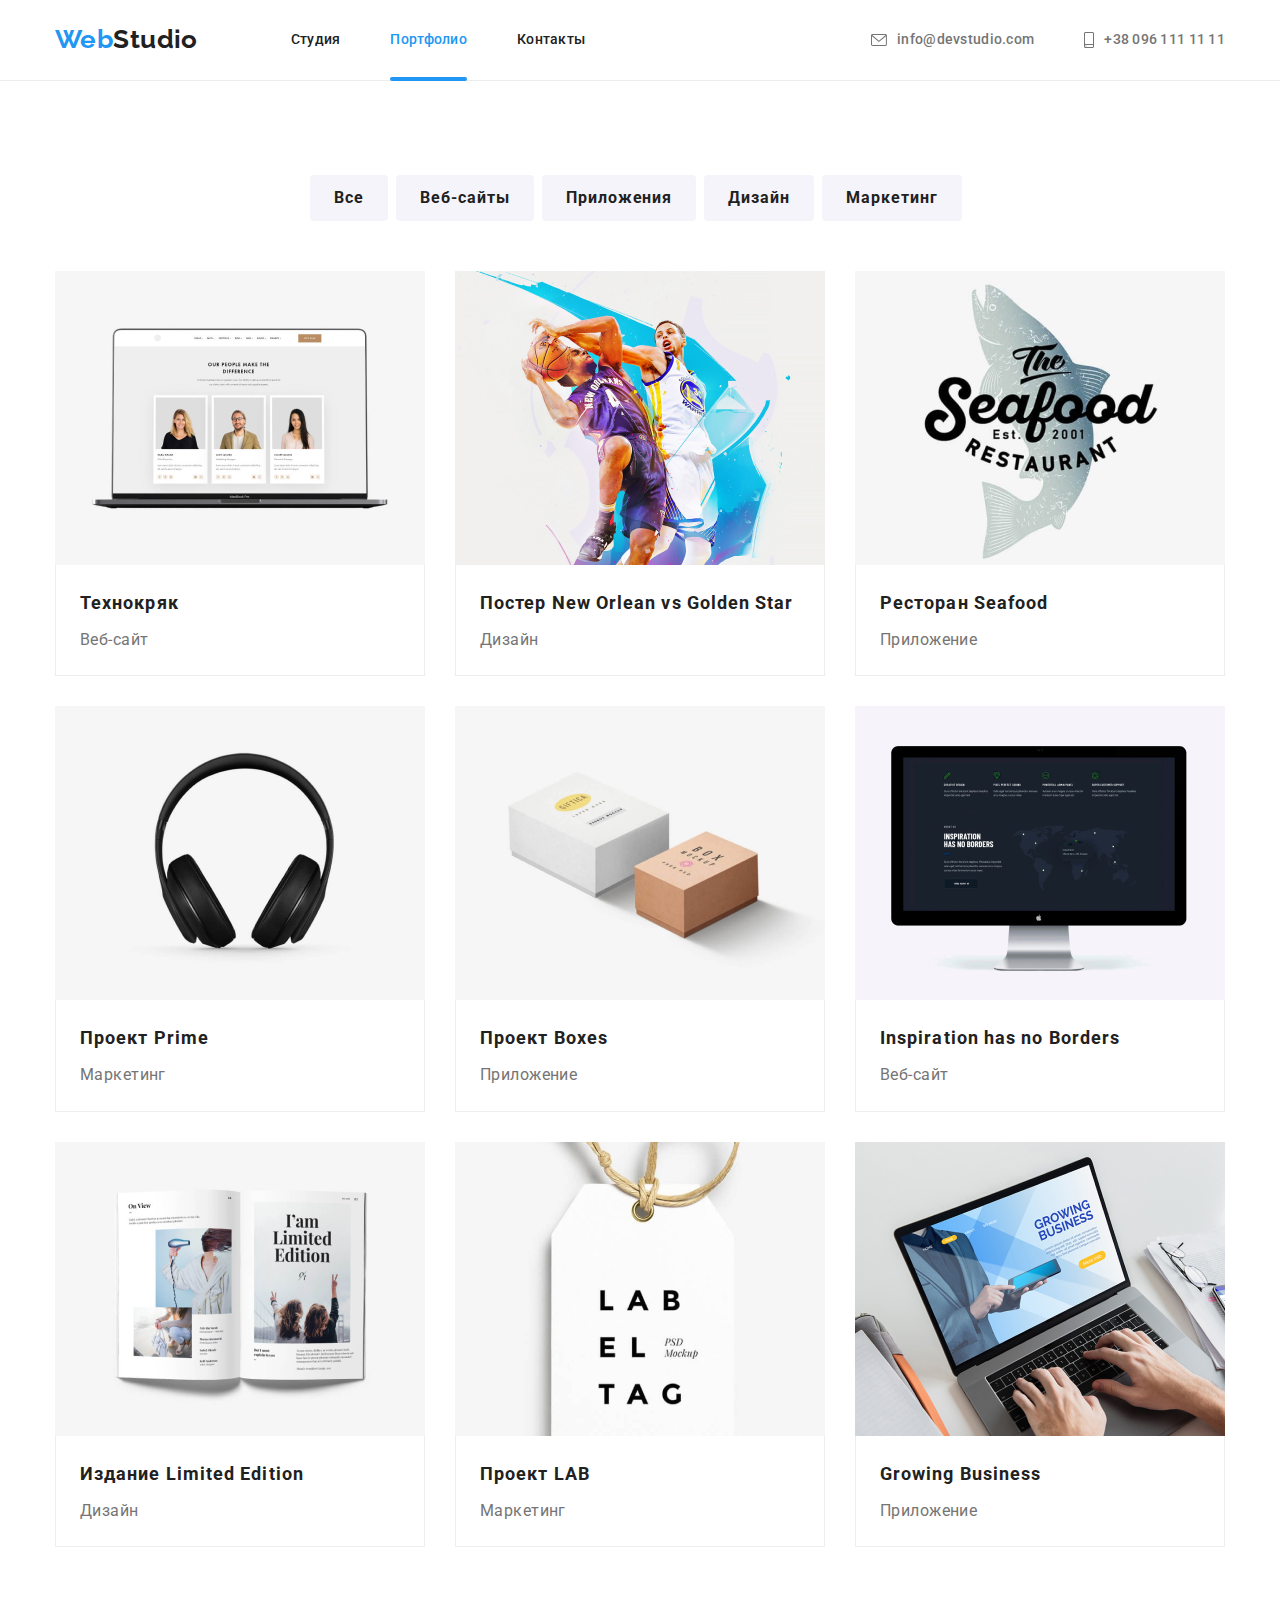
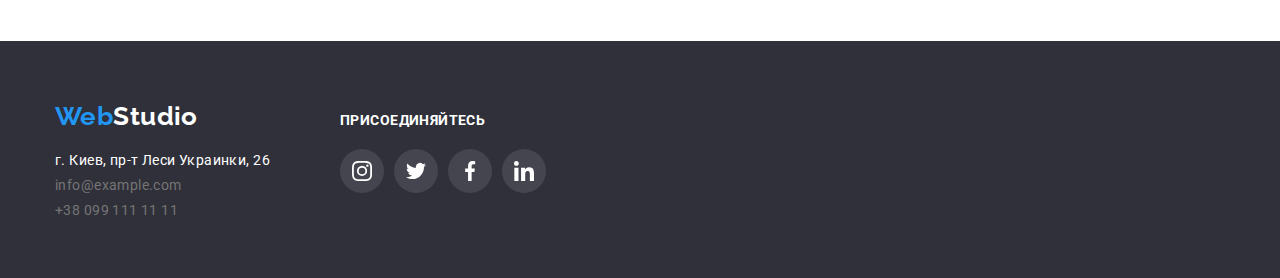
==== portfolio.html @ c618db53 "Работаем над формой" ====
<!DOCTYPE html>
<html lang="ru">
  <head>
    <meta charset="UTF-8" />
    <meta http-equiv="X-UA-Compatible" content="IE=edge" />
    <meta name="viewport" content="width=device-width, initial-scale=1.0" />
    <title>WebStudio</title>
    <link href="https://fonts.googleapis.com/css2?family=Raleway:wght@700&family=Roboto:wght@400;500;700;900&display=swap" rel="stylesheet">
    <link rel="stylesheet" href="https://cdnjs.cloudflare.com/ajax/libs/modern-normalize/1.1.0/modern-normalize.min.css">
    <link rel="stylesheet" href="./css/styles.css" />
  </head>
  <body>
   <header class="page-header">
    <div class="container main-nav">
      <nav class="nav">
        <a href="#" class="logo first">Web<span class="logo-black">Studio</span></a>
        <ul class="site-nav">
          <li class="item"><a href="./index.html">Студия</a></li>
          <li class="item"><a href="#" class="link current">Портфолио</a></li>
          <li class="item"><a href="#">Контакты</a></li>
        </ul>
      </nav>
      <ul class="auth-nav">
        <li class="item"><a href="email:info@devstdio.com" class="auth-nav-mail">
          <svg class="item-icon" width="16px" height="12px">
            <use href="./img/icons.svg#icon-envelope" class="email"></use>
          </svg>
          info@devstudio.com</a>
        </li>
        <li class="item"><a href="tel:380961111111" class="auth-nav-mail">
          <svg class="item-icon" width="10px" height="16px">
            <use href="./img/icons.svg#icon-smartphone" class="email"></use>
          </svg>
         +38 096 111 11 11</a>
       </li>
      </ul>
    </div>
   </header>
   <main>
     <section class="section">
       <div class="container">
          <h1 class="title-project name">Проекты</h1>
          <ul class="button">
           <li><button class="button secondery" type="button">Все</button></li>
           <li><button class="button secondery" type="button">Веб-сайты</button></li>
           <li><button class="button secondery" type="button">Приложения</button></li>
           <li><button class="button secondery" type="button">Дизайн</button></li>
           <li><button class="button secondery" type="button">Маркетинг</button></li>
          </ul>
          <ul class="projects">
           <li class="photo-class">
              <a href="#" class="photo">
                <div class="photo-anime">
                  <img src="./img/технокряк.jpg" class="project-photo" width="370" height="295" alt="технокряк" />
                  <p class="text-project">
                    Ресурс предлагает комплексные предложения с разным уровнем функционала и сервисов. Все это позволит посетителю
                    получить исчерпывающие сведения о компании или частном лице.
                  </p>
                </div>
                <div class="text-optional">
                  <h2 class="projects-title">Технокряк</h2>
                  <p class="projects-text">Веб-сайт</p>
                </div>
              </a>
            </li>
            <li class="photo-class">
              <a href="#" class="photo">
               <div class="photo-anime">
                  <img src="./img/постер.jpg" class="project-photo" width="370" height="295" alt="постер" />
                  <p class="text-project">
                    Ресурс предлагает комплексные предложения с разным уровнем функционала и сервисов. Все это позволит посетителю получить исчерпывающие сведения о компании или частном лице.
                  </p>
               </div>
                <div class="text-optional">
                  <h2 class="projects-title">Постер New Orlean vs Golden Star</h2>
                  <p class="projects-text">Дизайн</p>
                </div>
              </a>
            </li>
            <li class="photo-class">
              <a href="#" class="photo">
                <div class="photo-anime">
                  <img src="./img/seafood.jpg" class="project-photo" width="370" height="295" alt="Ресторан Seafood" />
                  <p class="text-project">
                    Ресурс предлагает комплексные предложения с разным уровнем функционала и сервисов. Все это позволит посетителю
                    получить исчерпывающие сведения о компании или частном лице.
                  </p>
                </div>
                <div class="text-optional">
                  <h2 class="projects-title">Ресторан Seafood</h2>
                  <p class="projects-text">Приложение</p>
                </div>
              </a>
            </li>
            <li class="photo-class">
              <a href="#" class="photo">
                <div class="photo-anime">
                  <img src="./img/prime.jpg" class="project-photo" width="370" height="295" alt="Проект Prime" />
                  <p class="text-project">
                    Ресурс предлагает комплексные предложения с разным уровнем функционала и сервисов. Все это позволит посетителю
                    получить исчерпывающие сведения о компании или частном лице.
                  </p>
                </div>
                <div class="text-optional">
                  <h2 class="projects-title">Проект Prime</h2>
                  <p class="projects-text">Маркетинг</p>
                </div>
              </a>
            </li>
            <li class="photo-class">
              <a href="#" class="photo">
                <div class="photo-anime">
                 <img src="./img/boxes.jpg" class="project-photo" width="370" height="295" alt="Проект Boxes">
                 <p class="text-project">
                  Ресурс предлагает комплексные предложения с разным уровнем функционала и сервисов. Все это позволит посетителю
                  получить исчерпывающие сведения о компании или частном лице.
                 </p>
                </div>
                <div class="text-optional">
                  <h2 class="projects-title">Проект Boxes</h2>
                  <p class="projects-text">Приложение</p>
                </div>
              </a>
            </li>
            <li class="photo-class">
              <a href="#" class="photo">
                <div class="photo-anime">
                  <img src="./img/inspiration.jpg" class="project-photo" width="370" height="295" alt="Inspiration has no Borders" />
                 <p class="text-project">
                   Ресурс предлагает комплексные предложения с разным уровнем функционала и сервисов. Все это позволит посетителю
                   получить исчерпывающие сведения о компании или частном лице.
                 </p>
                </div>
                <div class="text-optional">
                  <h2 class="projects-title">Inspiration has no Borders</h2>
                  <p class="projects-text">Веб-сайт</p>
                </div>
              </a>
            </li>
            <li class="photo-class">
              <a href="#" class="photo">
                <div class="photo-anime">
                  <img src="./img/издание.jpg" class="project-photo" width="370" height="295" alt="Издание Limited Edition" />
                  <p class="text-project">
                    Ресурс предлагает комплексные предложения с разным уровнем функционала и сервисов. Все это позволит посетителю
                    получить исчерпывающие сведения о компании или частном лице.
                  </p>
                </div>
                <div class="text-optional">
                  <h2 class="projects-title">Издание Limited Edition</h2>
                  <p class="projects-text">Дизайн</p>
                </div>
              </a>
            </li>
            <li class="photo-class">
              <a href="#" class="photo">
                <div class="photo-anime">
                  <img src="./img/lab.jpg" class="project-photo" width="370" height="295" alt="Проект LAB" />
                  <p class="text-project">
                    Ресурс предлагает комплексные предложения с разным уровнем функционала и сервисов. Все это позволит посетителю
                    получить исчерпывающие сведения о компании или частном лице.
                  </p>
                </div>
                <div class="text-optional">
                  <h2 class="projects-title">Проект LAB</h2>
                  <p class="projects-text">Маркетинг</p>
                </div>
              </a>
            </li>
            <li class="photo-class">
              <a href="#" class="photo">
                <div class="photo-anime">
                  <img src="./img/business.jpg" class="project-photo" width="370" height="295" alt="Growing Business" />
                  <p class="text-project">
                    Ресурс предлагает комплексные предложения с разным уровнем функционала и сервисов. Все это позволит посетителю
                    получить исчерпывающие сведения о компании или частном лице.
                  </p>
                </div>
                <div class="text-optional">
                  <h2 class="projects-title">Growing Business</h2>
                  <p class="projects-text">Приложение</p>
                </div>
              </a>
            </li>
          </ul>
       </div>
      </section>
   </main>
   <footer class="footer">
     <div class="container web">
       <div>
          <a href="#" class="logo second">Web<span class="logo-white">Studio</span></a>
          <address>
            <ul>
              <li class="adress">
                <a href="https://bit.ly/3pXMvUd" target="_blank" rel="noopener noreferrer" class="logo-address">г. Киев, пр-т Леси
                  Украинки, 26</a>
              </li>
              <li class="adress-mail"><a href="info@example.com" class="logo-address-mail">info@example.com</a></li>
              <li class="adress-mail"><a href="tel:380991111111" class="logo-address-mail">+38 099 111 11 11</a></li>
            </ul>
          </address>
       </div>
        <div class="social-web">
          <h3 class="title white">присоединяйтесь</h3>
          <ul class="social">
            <li class=insta><a href="#" class="twit">
                <svg class="insta-item" width="20px" height="20px">
                  <use href="./img/icons.svg#icon-instagram"></use>
                </svg>
              </a>
            </li>
            <li class=insta><a href="#" class="twit">
                <svg class="insta-item" width="20px" height="20px">
                  <use href="./img/icons.svg#icon-twitter"></use>
                </svg>
              </a>
            </li>
            <li class=insta><a href="#" class="twit">
                <svg class="insta-item" width="20px" height="20px">
                  <use href="./img/icons.svg#icon-facebook"></use>
                </svg>
              </a>
            </li>
            <li class=insta><a href="#" class="twit">
                <svg class="insta-item" width="20px" height="20px">
                  <use href="./img/icons.svg#icon-linkedin"></use>
                </svg>
          
              </a>
            </li>
          </ul>
       </div>
     </div>
   </footer>
</body>
  </html>
---- css/styles.css ----
:root {
    --primary-text-color: #757575;
    --title-text-color: #212121;
    --accent-color: #2196F3;
    --primary-white-color: #FFFFFF;
   --background-color: #2F303A;
   --background-color-alternativ: #F5F4FA;
   --accent-text-color: #188ce8;
   --line-color: #ECECEC;
   --line-color-second: #EEEEEE;
   --border-line: #AFB1B8;
   --cubik: cubic-bezier(0.4, 0, 0.2, 1);
}


body {
background-color: var(--primary-white-color);
color: var(--title-text-color);

font-family: Roboto, sans-serif;
font-size: 14px;
letter-spacing: 0.03em;
}
.container {
    max-width: 1600px;
    margin: 0 auto;
    width: 1200px;
    padding-left: 15px;
    padding-right: 15px;
}
*,
*::before,
*::after{
box-sizing: border-box;}

 h1,h2,h3,h4,h5,h6,p {
margin: 0;
 }
.imag {
    display: block;
    display: flex;
    margin-top: 0;
    margin-bottom: 0;
}

/* Main-nav */
.page-header {
   border-bottom: 1px var(--line-color) solid;
}
.main-nav {
    display: flex;
    align-items: center;
    
}
.nav {
    display: flex;
}
/* Logo */
.logo {
    display: block;
    color: var(--accent-color);
    font-family: Raleway, sans-serif;
    font-weight: 700;
    font-size: 26px;
    line-height: 1.19;
    text-decoration: none;
}
.first {
   padding-top: 24px;
   padding-bottom: 25px;
   
}

.logo-black {
    color: var(--title-text-color)
}
.logo-white {
    color: var(--primery-white-color)
}
ul {
    list-style: none;
    margin: 0;
    padding-left: 0;
}

/* auth-nav */
.auth-nav {
    display: block;
    display: flex;
    margin-left: auto;
    color: var(--primary-text-color);
    font-weight: 500;
    line-height: 1.14;
    text-decoration: none;
    letter-spacing: 0.02em;
}

.auth-nav .item + .item{
    margin-left: 50px;
    }
.auth-nav:hover,
.auth-nav:focus {
    color: var(--accent-color);
    fill: var(--accent-color);
}

.auth-nav-mail {
    display: flex;
    padding-top: 32px;
    padding-bottom: 32px;
    color: var(--primary-text-color);
    align-items: center;
    text-decoration: none;  
    fill: var(--primary-text-color);
    transition: color 250ms var(--cubik), fill 250ms var(--cubik);
}
   
.auth-nav-mail:hover,
.auth-nav-mail:focus{
    color: var(--accent-color);
    fill: var(--accent-color);
}

.item-icon {
   margin-right: 10px;
 
}

.site-nav {
   display: flex;
   margin-left: 93px;
}
.site-nav .item {
    margin-right: 50px;
}
.site-nav .item:last-child {
margin-right: 0;
}
.site-nav a {
    display: block;
    padding-top: 32px;
    padding-bottom: 32px;

    color: var(--title-text-color);
    font-weight: 500;
    font-size: 14px;
    line-height: 1.14;
    letter-spacing: 0.02em;
    text-decoration: none;
    font-style: normal;
}
.site-nav .link {
   
    margin-top: 0;
    margin-bottom: 0;

    color: var(--accent-color);
    text-decoration: none;
    font-style: normal;
}

.site-nav .link.current {
    display: block;
    padding-top: 32px;
    padding-bottom: 32px;

    color: var(--accent-color);
    
}
.item {
    position: relative;
}

.current::after {
 content: "";
 display: block;
 width: 100%;
 height: 4px;
 left: 0;
 bottom: -1px;
 border-radius: 2px;
 background-color: var(--accent-color);
 position: absolute;
}

/* Hero */
.hero {
    padding-top: 200px;
    padding-bottom: 200px;
    background-color: var(--background-color);
    text-align: center;

    background-image: linear-gradient(to top, rgba(47, 48, 58, 0.4), rgba(47, 48, 58, 0.4)),
    url(../img/герой.jpg);
    background-repeat: no-repeat;
    background-position: center;
   }
.hero-title {
    margin-top: 0;
    margin-bottom: 30px;
    
    color: var(--primary-white-color);
    font-weight: 900;
    font-size: 44px;
    line-height: 1.36;
    text-align: center;
    letter-spacing: 0.06em;
    text-transform: uppercase;
}
.name{
    display: none;
}
/* Section */
.section {
   padding-top: 94px;
   padding-bottom: 94px;
}
.firm {
    padding-bottom: 0;
}
.section-title {
    margin-top: 0;
    margin-bottom: 50px;

    color: var(--title-text-color);
    font-weight: 700;
    font-size: 36px;
    line-height: 1.17;
    text-align: center;
    letter-spacing: 0.03em;
    }
.team {
    background-color: var(--background-color-alternativ);
}
.imag .work {
    margin-right: 30px;
}
.imag .work:last-child{
    margin-right:0;
}
.work-thumb {
position: relative;

}


.title-thumb {
    
    width: 370px;
    height: 70px;
    display: flex;
    align-items: center;
    justify-content: center;

    font-weight: 700;
    font-size: 14px;
    line-height: 1.14;
    text-transform: uppercase;
    color: var(--primary-white-color);
    background-color:rgba(47, 48, 58, 0.8); ;
   
    position: absolute;
    left: 0;
    bottom: 0;
}
/* Features */
.features {
    display: flex;
    margin-top: 0;
    margin-bottom: 0;
    
}
.title-list {
    margin-right: 30px;
    
  
}   
.icons {
    display: flex;
    align-items: center;
    justify-content: center;
    width: 270px;
    height: 120px;
    
    border-radius: 4px;
    margin-bottom: 30px;
    background-color: var(--background-color-alternativ);
}
.icon-list {
    width: 70px;
    height: 70px;
    
}

.title {  
    margin-bottom: 10px;
    color: var(--title-text-color);
    font-weight: 700;
    font-size: 14px;
    line-height: 1.14;
    text-transform: uppercase;
}
.white {
color: var(--primary-white-color);
margin-bottom: 20px;
}
.photo-team {
    margin-top: 0;
    margin-bottom: 0;

    background-color: var(--primary-white-color);
    box-shadow: 0px 1px 3px rgba(0, 0, 0, 0.12),
    0px 1px 1px rgba(0, 0, 0, 0.14),
    0px 2px 1px rgba(0, 0, 0, 0.2);
    border-radius: 0px 0px 4px 4px;
      
}.work-list .photo-team:last-child{
    margin-right: 0;
}
img {
    display: block;
    max-width: 100%;
    height: auto;  
}
.optional {
    padding-top: 30px;
    padding-bottom: 30px;  
}
.text-optional {
    padding: 20px 24px;
    border-right: 1px var(--line-color-second) solid;
    border-bottom: 1px var(--line-color-second) solid;
    border-left: 1px var(--line-color-second) solid;
    background-color: var(--primary-white-color);
    }
.title-photo {
    margin-top: 0;
    margin-bottom: 10px;
    font-weight: 500;
    font-size: 16px;
    line-height: 1.2;
    text-align: center;
}


.features .title-list:last-child{
    margin-right: 0;
} 
.text {
    color: var(--primary-text-color);
    line-height: 1.71;
}
.text-photo {
    margin-top: 0;
    margin-bottom: 0;
  
    color: var(--primary-text-color);
    font-size: 16px;
    line-height: 1.2;
    text-align: center;
}
/* Examples */
.work-list .title {
     color: var(--title-text-color);
}
.work-list {
    display: flex;
    margin-top: 0;
    margin-bottom: 0;
}
.work-list .photo-team {
    margin-right: 30px;
}
/* Проекты */
.projects {
    display: flex;
    flex-wrap: wrap;
       
}
.photo {
    display: block;
    text-decoration: none;
    overflow: hidden;
   
}
.photo:hover,
.photo:focus {
    box-shadow: 0px 1px 1px rgba(0, 0, 0, 0.12),
    0px 4px 4px rgba(0, 0, 0, 0.06),
    1px 4px 6px rgba(0, 0, 0, 0.16);
}
.photo:hover .text-project{
    transform: translateY(0);
}
.photo-class {
    width: 370px;
    margin-right: 30px;
    margin-bottom: 30px;
    
    }

.photo-class:nth-child(3n) {
    margin-right: 0;
}

.photo-class:nth-last-child(-n+3) {
    margin-bottom: 0;
}
.photo-class:hover .text-project {
opacity: 1;
}

.photo-anime {
 position: relative;
 overflow: hidden;
 
}
.project-photo {
    display: block;
}

.text-project {
    display: block;
    padding: 63px 24px;
    text-align: left;
    top: 0;
    left: 0;
    width: 100%;
    height: 100%;
    color: var(--primary-white-color);
    background-color: rgba(33, 150, 243, 0.9);
    font-size: 18px;
    line-height: 1.6;
    position: absolute;
   transform: translateY(101%);

    
   transition: transform 250ms var(--cubik);
    
}

.title-project {
    color: var(--title-text-color);
}
.projects-title {
    margin-bottom: 4px;
    color: var(--title-text-color);
    font-weight: 700;
    font-size: 18px;
    line-height: 2;
    text-decoration: none;
    letter-spacing: 0.06em;
}
.projects-text {
    margin-top: 0;
    margin-bottom: 0;
    color: var(--primary-text-color);
    font-weight: 400;
    font-size: 16px;
    line-height: 1.88;
    }

  
/* button */
.button {
    display: flex;
    justify-content: center;
    margin-bottom: 50px;
    font-weight: 700;
    font-size: 16px;
    line-height: 1.9;
    border-radius: 4px;
    letter-spacing: 0.06em;
    border-color: transparent;

    transition: background-color 250ms var(--cubik), color 250ms var(--cubik);
}

.button-primary {
    
    padding: 10px 32px;
    color: var(--primary-white-color);
    background-color: var(--accent-color);
    font-weight: 700;
    font-size: 16px;
    line-height: 1.9;
    border-radius: 4px;
    letter-spacing: 0.06em;
    border-color: transparent;

       
}
.button.primary:focus,
.button.primary:hover {
  color: var(--primary-white-color);
    background-color: var(--accent-text-color);
}

.button.secondery {
    margin-bottom: 0;
    margin-right: 8px;
    padding: 6px 22px;
    color: var(--title-text-color);
    background-color: var(--background-color-alternativ);

    
    }
.button.secondery:focus,
.button.secondery:hover {
color: var(--primary-white-color);
background-color: var(--accent-color);
box-shadow: 0px 3px 1px rgba(0, 0, 0, 0.1),
0px 1px 2px rgba(0, 0, 0, 0.08),
0px 2px 2px rgba(0, 0, 0, 0.12);
}
/* prof */
.prof {
    display: flex;
    padding: 12px;
    width: 44px;
    height: 44px;
    color: var(--primary-white-color);
    fill: var(--border-line);
    justify-content: center;
    align-items: center;
    border-radius: 50%;
    transition: background-color 250ms var(--cubik), fill 250ms var(--cubik) ;
    
}
.prof:hover,
.prof:focus{
    background-color: var(--accent-color);
    fill: var(--primary-white-color)
}
.team-prof {
    display: flex;
    margin-top: 16px;
    justify-content: center;
}

.special-icon:not(:last-child) {
    margin-right: 10px;
}

/* Client */
.client-set{
    display: flex;
    justify-content: center;
   }
.client {
    margin-right: 30px;
}
.client-icon {
    width: 106px;
    height: 60px;
   
}


.client-item {
   
    display: block;
    object-position: center;
    padding: 16px 32px;
    box-sizing: border-box;
    border: 1px solid var(--border-line);
    border-radius: 4px;
    fill: var(--border-line);

   transition: border 250ms var(--cubik), fill 250ms var(--cubik) ;
   
}
.client-item:hover,
.client-item:focus {
    border: 1px solid var(--accent-color);
    fill: var(--accent-color);

}

.client:last-child {
    margin-right: 0;
}

.footer {
    padding-top: 60px;
    padding-bottom: 60px;
    background-color: var(--background-color);
        
}
.web {
    display: flex;
    align-items: baseline;
}
.social-web {
    margin-left: 70px;
}
.adress {
   margin-top: 20px;
  }

.adress-mail {
   margin-top: 9px;
}

.logo-white {
    color: var(--primary-white-color);
}
.logo-address {
    color: var(--primary-white-color);
    text-decoration: none;
    font-style: normal;
}
.logo-address:hover,
.logo-address:focus{
color: var(--accent-color);
}
.logo-address-mail {
    color: var(--primary-text-color);
    text-decoration: none;
    font-style: normal;
}
.logo-address-mail:hover,
.logo-address-mail:focus {
    color: var(--accent-color);
}
.social {
    display: flex;
    }

.insta {
    margin-right: 10px;
}
.twit {
    display: flex;
    width: 44px;
    height: 44px;
    background: rgba(255, 255, 255, 0.1);
    border-radius: 50%;
    align-items: center;
    justify-content: center;
    fill: var(--primary-white-color);

    transition: background-color 250ms var(--cubik);

}

.twit:hover{
    background-color: var(--accent-color);
   
}
.sabcription {
    margin-left: 93px;
}
.sabscription-form {
    display: flex;
}
.sabscription-label {
    margin-right: 12px;
    
}
.sabscription-input {
width: 358px;
height: 50px;
border: 1px solid rgba(255, 255, 255, 0.3);
box-sizing: border-box;
background-color: none;
}
.sabscription-button {
    display: flex;
    justify-content: center;
    align-items: center;
    width: 200px;
    height: 50px;
    font-weight: 700;
    font-size: 16px;
    line-height: 1.9;
    border-radius: 4px;
    letter-spacing: 0.06em;
    border-color: transparent;
    color: var(--primary-white-color);
    background-color: var(--accent-color)
}

.backdrop {
    position: fixed;
    top: 0;
    left: 0;
    width: 100%;
    height: 100%;
    background: rgba(0, 0, 0, 0.2);
    opacity: 1;
    transition: opacity 250ms var(--cubik);
}
.backdrop.is-hidden {
    opacity: 0;
    pointer-events: none;
    
}
.backdrop.is-hidden .modal {
    transform: translate(-50%, -50%) scale(1.1);
}
.modal {
    position: absolute;
    top: 50%;
    left: 50%;
       
    width: 528px;
    height: 581px;
   
    background-color: white;
    transform: translate(-50%, -50%) scale(1);
    transition: transform 250ms var(--cubik);
}
.close-icon {
    position: absolute;
    top: 8px;
    right: 8px;
    display: flex;
    justify-content: center;
    align-items: center;
    color: var(--title-text-color);
    background-color:var(--primary-white-color);
    width: 30px;
    height: 30px;
    border: 1px solid rgba(0, 0, 0, 0.1);
    border-radius: 50%;
}
.close-icon:hover,
.close-icon:focus{
background-color: var(--accent-color);
color: var(--primary-white-color);
}
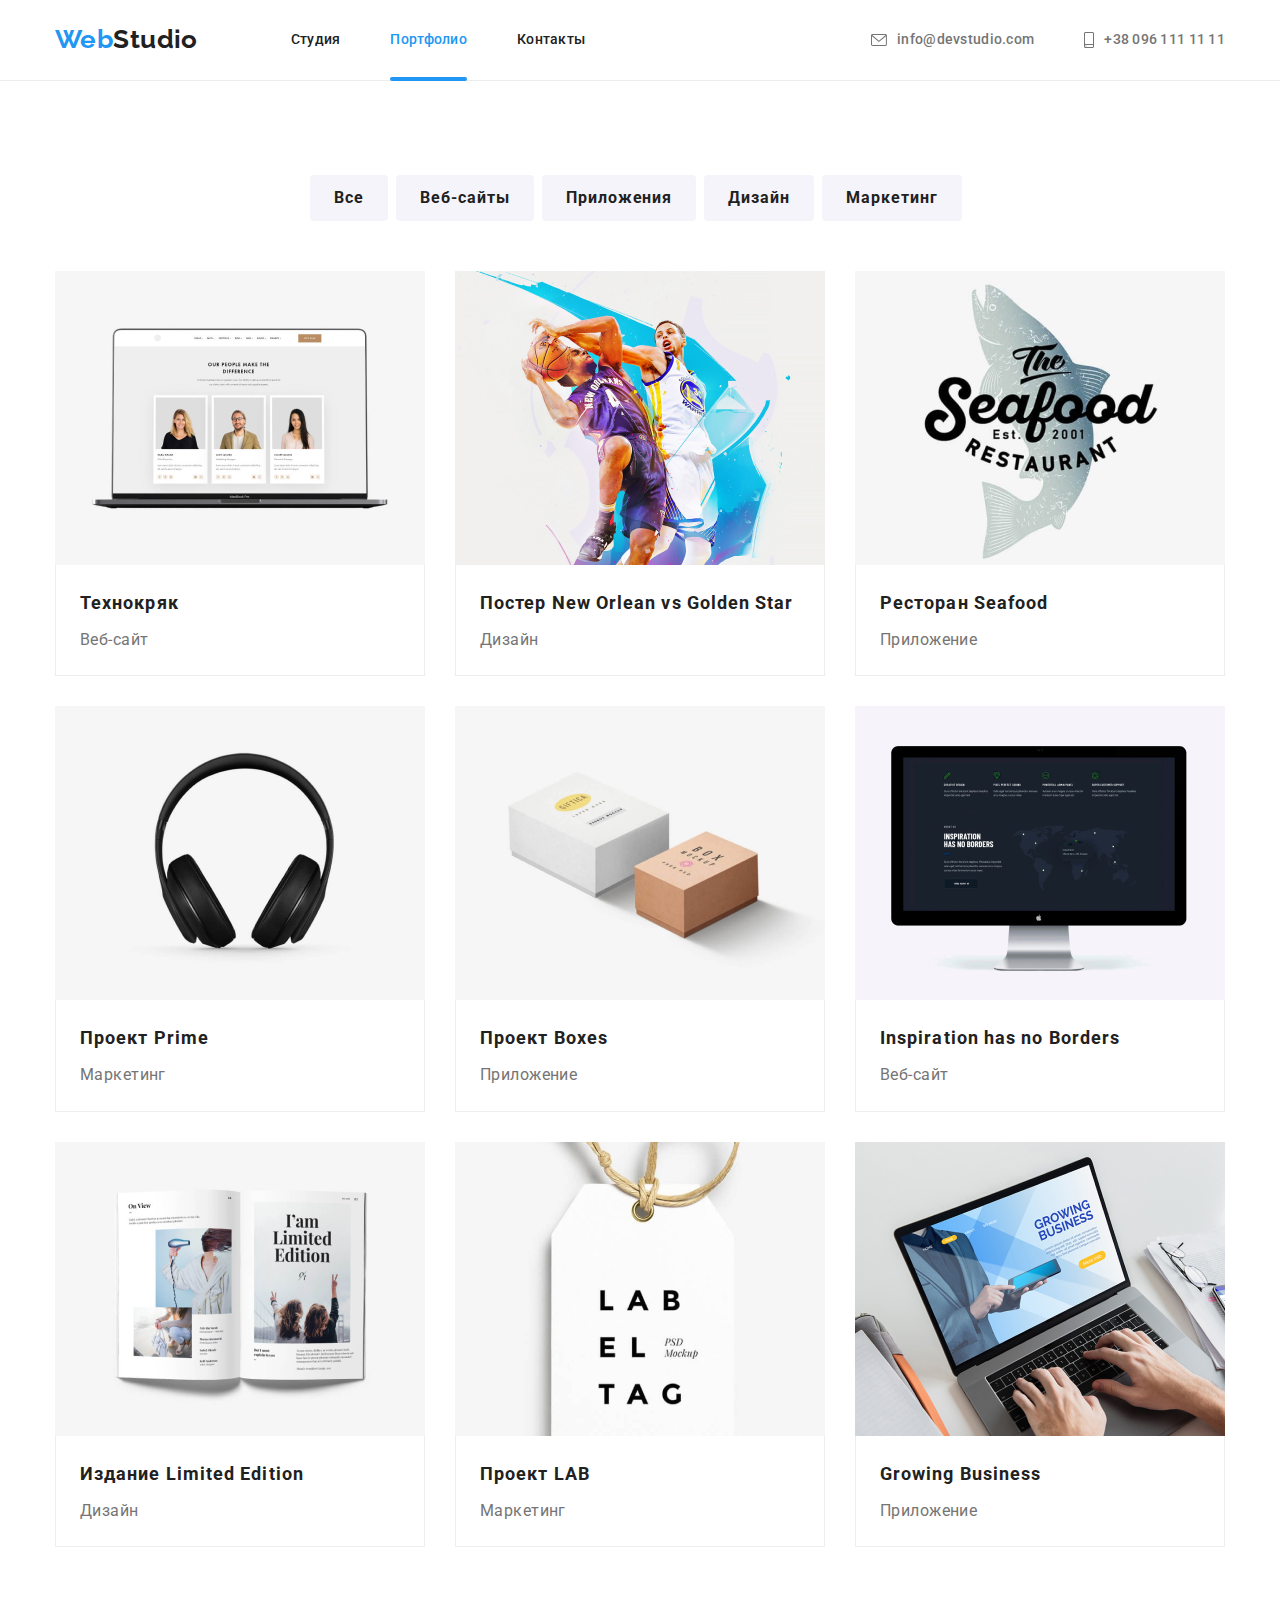
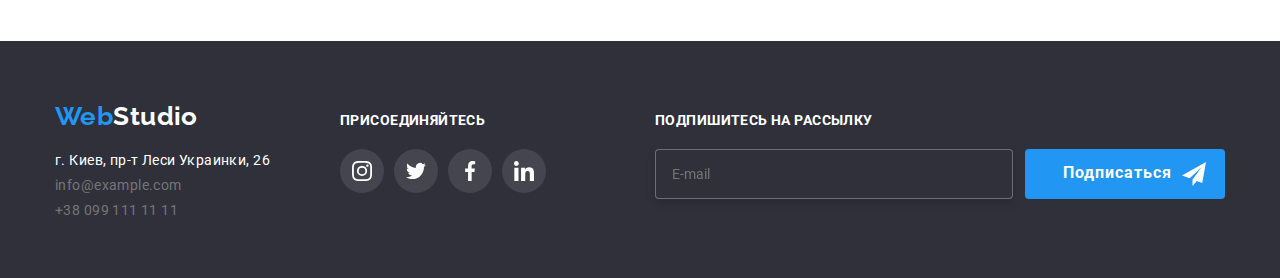
==== commit 7f299152: "Правки в ДЗ 6" ====
--- a/portfolio.html
+++ b/portfolio.html
@@ -231,6 +231,17 @@
             </li>
           </ul>
        </div>
+       <form class="footer-form" name="subscription-form" action="#" autocomplete="off">
+          <label class="subscription-label" for="subscription">Подпишитесь на рассылку</label>
+          <div class="subscribe">
+            <input class="subscription-input" id="subscription" type="email" name="subscription" placeholder="E-mail">
+            <button class="button-primary subscription-button" type="submit">Подписаться
+              <svg class="subscription-icon" width="24" height="24">
+                <use href="./img/icons.svg#icon-send"></use>
+              </svg>
+            </button>
+          </div>
+        </form>
      </div>
    </footer>
 </body>
--- a/css/styles.css
+++ b/css/styles.css
@@ -42,7 +42,11 @@
     margin-top: 0;
     margin-bottom: 0;
 }
-
+ul {
+    list-style: none;
+    margin: 0;
+    padding-left: 0;
+}
 /* Main-nav */
 .page-header {
    border-bottom: 1px var(--line-color) solid;
@@ -77,11 +81,7 @@
 .logo-white {
     color: var(--primery-white-color)
 }
-ul {
-    list-style: none;
-    margin: 0;
-    padding-left: 0;
-}
+
 
 /* auth-nav */
 .auth-nav {
@@ -466,6 +466,7 @@
     display: flex;
     justify-content: center;
     margin-bottom: 50px;
+    
     font-weight: 700;
     font-size: 16px;
     line-height: 1.9;
@@ -477,8 +478,10 @@
 }
 
 .button-primary {
-    
+    display: inline-block;
     padding: 10px 32px;
+    min-width: 200px;
+    height: 50px;
     color: var(--primary-white-color);
     background-color: var(--accent-color);
     font-weight: 700;
@@ -648,39 +651,52 @@
     background-color: var(--accent-color);
    
 }
-.sabcription {
-    margin-left: 93px;
-}
-.sabscription-form {
-    display: flex;
-}
-.sabscription-label {
+/* footer form */
+.footer-form {
+    display: flex;
+    flex-direction: column;
+    margin-left: auto;
+}
+.subscription-label{
+    margin-bottom: 20px;
+    font-weight: 700;
+    font-size: 14px;
+    line-height: 1.14;
+    letter-spacing: 0.03em;
+    text-transform: uppercase;
+    color: var(--primary-white-color);
+}
+.subscribe {
+    display: flex;
+    align-items: center;
+    justify-content: center;
+}
+.subscription-input {
+    padding: 15px 16px;
     margin-right: 12px;
-    
-}
-.sabscription-input {
-width: 358px;
-height: 50px;
-border: 1px solid rgba(255, 255, 255, 0.3);
-box-sizing: border-box;
-background-color: none;
-}
-.sabscription-button {
-    display: flex;
-    justify-content: center;
-    align-items: center;
-    width: 200px;
+    width: 358px;
     height: 50px;
-    font-weight: 700;
-    font-size: 16px;
-    line-height: 1.9;
+    border: 1px solid rgba(255, 255, 255, 0.3);
+    filter: drop-shadow(0px 4px 4px rgba(0, 0, 0, 0.15));
     border-radius: 4px;
-    letter-spacing: 0.06em;
-    border-color: transparent;
-    color: var(--primary-white-color);
-    background-color: var(--accent-color)
-}
-
+    background-color: var(--background-color)
+}
+.subscription-button {
+    display: flex;
+    align-items: center;
+    justify-content: center;
+    padding: 10px 10px 10px 29px;
+    margin-bottom: 0;
+    background-color: var(--accent-color);
+        
+}
+.subscription-icon {
+    margin-left: 10px;
+    width: 24px;
+    height: 24px;
+    fill: var(--main-background-color)
+}
+/* Modal */
 .backdrop {
     position: fixed;
     top: 0;
@@ -710,25 +726,160 @@
     background-color: white;
     transform: translate(-50%, -50%) scale(1);
     transition: transform 250ms var(--cubik);
+
+    box-shadow: 0px 1px 3px rgba(0, 0, 0, 0.12),
+    0px 1px 1px rgba(0, 0, 0, 0.14),
+    0px 2px 1px rgba(0, 0, 0, 0.2);
+    border-radius: 4px;
 }
 .close-icon {
     position: absolute;
     top: 8px;
     right: 8px;
-    display: flex;
-    justify-content: center;
-    align-items: center;
-    color: var(--title-text-color);
-    background-color:var(--primary-white-color);
+
+    display: flex;
+    justify-content: center;
+    align-items: center;
     width: 30px;
     height: 30px;
+    
     border: 1px solid rgba(0, 0, 0, 0.1);
     border-radius: 50%;
+    fill: var(--title-text-color);
+    background-color:var(--primary-white-color);
 }
 .close-icon:hover,
 .close-icon:focus{
-background-color: var(--accent-color);
-color: var(--primary-white-color);
-}
-
-
+    fill: var(--accent-color);
+}
+textarea{
+    resize: none;
+}
+.modal-form {
+    padding: 40px;
+}
+
+.form-title {
+    margin-bottom: 12px;
+
+    font-weight: 700;
+    font-size: 20px;
+    line-height: 1.15;
+    text-align: center;
+    letter-spacing: 0.03em;
+
+    color: var(--title-text-color);
+}
+.form-field {
+   position: relative;
+   margin-bottom: 10px;
+}
+
+.form-label {
+    display: block;
+    margin-bottom: 4px;
+    
+    font-size: 12px;
+    line-height: 1.16;
+    letter-spacing: 0.01em;
+
+    color: var(--primary-text-color);
+}
+
+.form-input {
+    padding-left: 42px;
+    width: 100%;
+    height: 40px;
+    
+    border: 1px solid rgba(33, 33, 33, 0.2);
+    border-radius: 4px;
+    color: var(--text-color);
+    cursor: pointer;
+
+    transition:border 250ms cubic-bezier(0.4, 0, 0.2, 1),
+    outline 250ms cubic-bezier(0.4, 0, 0.2, 1);
+}
+.form-input:hover,
+.form-input:focus {
+    border: 1px solid var(--accent-color);
+    outline: 1px solid var(--accent-color);
+}
+.form-svg {
+    position: absolute;
+    top: 11px;
+    left: 12px;
+    
+    fill:currentColor;
+
+    transition:fill 250ms cubic-bezier(0.4, 0, 0.2, 1);
+}
+.form-input:hover + .form-svg,
+.form-input:focus + .form-svg {
+    fill: var(--accent-color);
+}
+.content-comment {
+    display: block;
+    width: 100%;
+    height: 120px;
+    
+    padding: 12px 16px;
+    resize: none;
+    border: 1px solid rgba(33, 33, 33, 0.2);
+    border-radius: 4px;
+    cursor: pointer;
+}
+.content-comment:hover,
+.content-comment:focus {
+    border: 1px solid var(--accent-color);
+    outline: 1px solid var(--accent-color);
+}
+.form-rights {
+   margin-top: 20px;
+}
+.form-checkbox {
+    display: flex;
+    justify-content: center;
+    align-items: center;
+    margin-bottom: 4px;
+    
+    font-size: 14px;
+    line-height: 1.71;
+    letter-spacing: 0.03em;
+    
+    color:var(--primary-text-color);
+}
+.modal-link {
+    color: var(--accent-color);
+}
+.checkbox {
+    position: absolute;
+    width: 1px;
+    height: 1px;
+    margin: -1px;
+    border: 0;
+    padding: 0;
+    clip: rect(0 0 0 0);
+    overflow: hidden;
+}
+.checkbox-icon {
+    display: inline-block;
+    margin-right: 9px;
+    width: 16px;
+    height: 15px;
+    border: 2px solid var(--title-text-color);
+    border-radius: 4px;
+}
+.checkbox:checked + .checkbox-icon {
+    border-color: var(--accent-color);
+    background-color: var(--accent-color);
+    background-image: url(../img/icon-check.svg);
+    background-size: contain;
+    background-origin: border-box;
+}
+.send-button {
+    display: block;
+    padding: 10px 55px;
+    margin-top: 30px;
+    margin-left: auto;
+    margin-right: auto;
+}